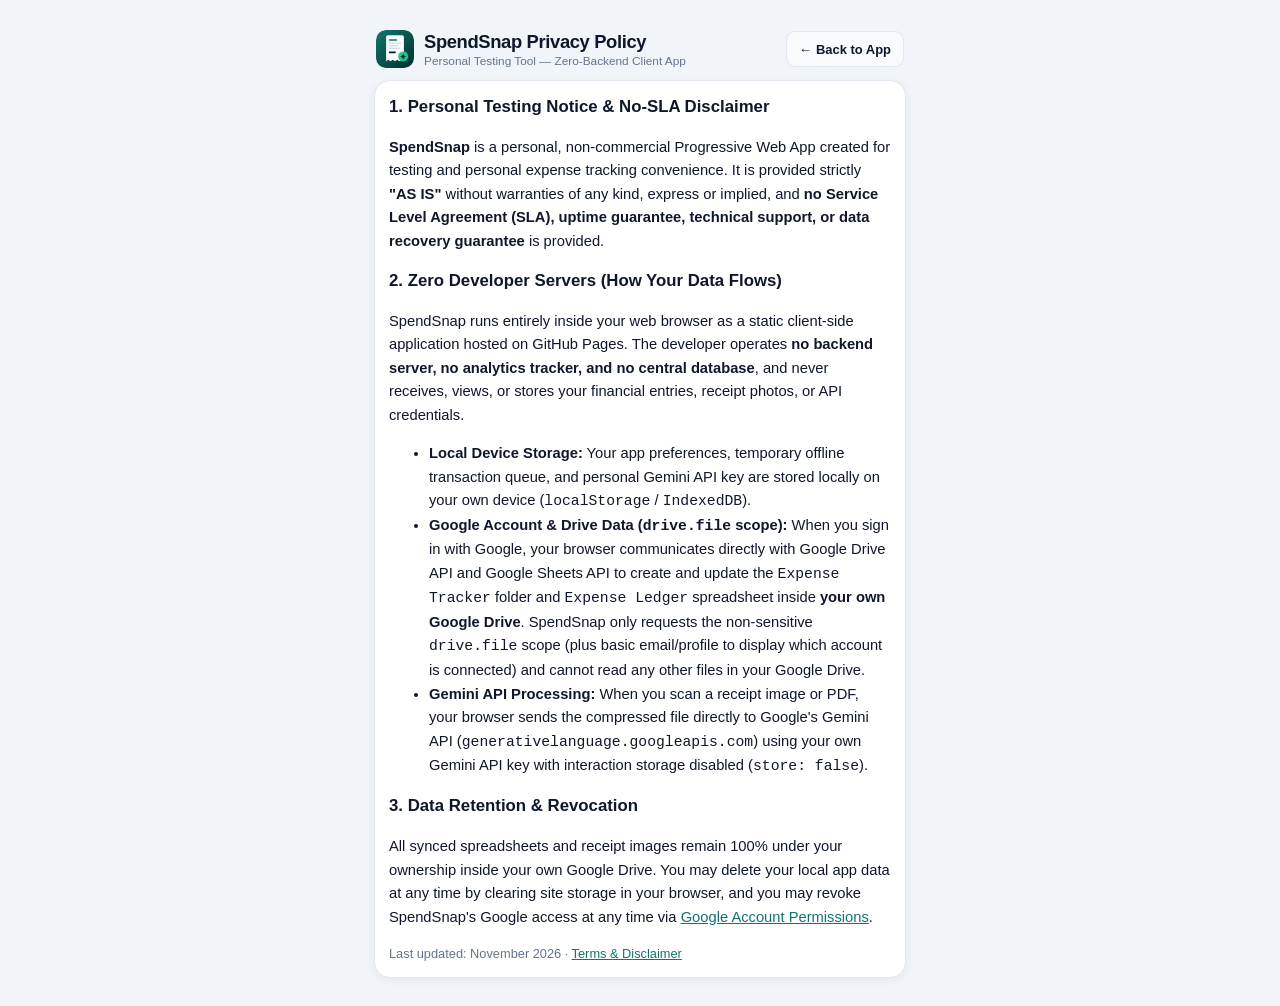
==== privacy.html @ 27cbda1d "Add 120x120 OAuth logo, privacy policy, and no-SLA terms pages" ====
<!DOCTYPE html>
<html lang="en">
<head>
  <meta charset="UTF-8" />
  <meta name="viewport" content="width=device-width, initial-scale=1.0" />
  <title>Privacy Policy &amp; Disclaimer — SpendSnap</title>
  <link rel="icon" type="image/svg+xml" href="./icons/icon.svg" />
  <link rel="stylesheet" href="./styles.css" />
</head>
<body>
  <div class="app-shell" style="padding-top: 24px;">
    <header class="topbar">
      <div class="brand">
        <img src="./icons/icon.svg" alt="SpendSnap Logo" class="brand-icon" />
        <div>
          <h1 class="brand-title">SpendSnap Privacy Policy</h1>
          <p class="brand-sub">Personal Testing Tool — Zero-Backend Client App</p>
        </div>
      </div>
      <a href="./index.html" class="btn-outline-sm">← Back to App</a>
    </header>

    <div class="card-section" style="line-height: 1.6; font-size: 0.92rem;">
      <h2 style="margin-top: 0; font-size: 1.05rem;">1. Personal Testing Notice &amp; No-SLA Disclaimer</h2>
      <p>
        <strong>SpendSnap</strong> is a personal, non-commercial Progressive Web App created for testing and personal expense tracking convenience.
        It is provided strictly <strong>"AS IS"</strong> without warranties of any kind, express or implied, and <strong>no Service Level Agreement (SLA), uptime guarantee, technical support, or data recovery guarantee</strong> is provided.
      </p>

      <h2 style="font-size: 1.05rem;">2. Zero Developer Servers (How Your Data Flows)</h2>
      <p>
        SpendSnap runs entirely inside your web browser as a static client-side application hosted on GitHub Pages.
        The developer operates <strong>no backend server, no analytics tracker, and no central database</strong>, and never receives, views, or stores your financial entries, receipt photos, or API credentials.
      </p>
      <ul>
        <li><strong>Local Device Storage:</strong> Your app preferences, temporary offline transaction queue, and personal Gemini API key are stored locally on your own device (<code>localStorage</code> / <code>IndexedDB</code>).</li>
        <li><strong>Google Account &amp; Drive Data (<code>drive.file</code> scope):</strong> When you sign in with Google, your browser communicates directly with Google Drive API and Google Sheets API to create and update the <code>Expense Tracker</code> folder and <code>Expense Ledger</code> spreadsheet inside <strong>your own Google Drive</strong>. SpendSnap only requests the non-sensitive <code>drive.file</code> scope (plus basic email/profile to display which account is connected) and cannot read any other files in your Google Drive.</li>
        <li><strong>Gemini API Processing:</strong> When you scan a receipt image or PDF, your browser sends the compressed file directly to Google's Gemini API (<code>generativelanguage.googleapis.com</code>) using your own Gemini API key with interaction storage disabled (<code>store: false</code>).</li>
      </ul>

      <h2 style="font-size: 1.05rem;">3. Data Retention &amp; Revocation</h2>
      <p>
        All synced spreadsheets and receipt images remain 100% under your ownership inside your own Google Drive. You may delete your local app data at any time by clearing site storage in your browser, and you may revoke SpendSnap's Google access at any time via <a href="https://myaccount.google.com/permissions" target="_blank" rel="noopener" style="color: var(--primary);">Google Account Permissions</a>.
      </p>

      <p style="color: var(--text-muted); font-size: 0.8rem; margin-bottom: 0;">
        Last updated: November 2026 &middot; <a href="./terms.html" style="color: var(--primary);">Terms &amp; Disclaimer</a>
      </p>
    </div>
  </div>
</body>
</html>
---- styles.css ----
:root {
  --bg: #f1f5f9;
  --surface: #ffffff;
  --surface-subtle: #f8fafc;
  --border: #e2e8f0;
  --text: #0f172a;
  --text-muted: #64748b;
  --primary: #0f766e;
  --primary-hover: #0d9488;
  --primary-soft: #ccfbf1;
  --primary-soft-text: #115e59;
  --accent: #10b981;
  --amber: #d97706;
  --amber-bg: #fef3c7;
  --danger: #dc2626;
  --shadow: 0 2px 10px rgba(15, 23, 42, 0.06);
  --radius: 16px;
  --radius-sm: 11px;
}

@media (prefers-color-scheme: dark) {
  :root {
    --bg: #090e17;
    --surface: #111827;
    --surface-subtle: #1e293b;
    --border: #263349;
    --text: #f8fafc;
    --text-muted: #94a3b8;
    --primary: #14b8a6;
    --primary-hover: #2dd4bf;
    --primary-soft: rgba(20, 184, 166, 0.18);
    --primary-soft-text: #5eead4;
    --accent: #34d399;
    --amber: #fbbf24;
    --amber-bg: rgba(251, 191, 36, 0.14);
    --danger: #f87171;
    --shadow: 0 4px 18px rgba(0, 0, 0, 0.35);
  }
}

*,
*::before,
*::after {
  box-sizing: border-box;
}

html,
body {
  margin: 0;
  padding: 0;
  background: var(--bg);
  color: var(--text);
  font-family: -apple-system, BlinkMacSystemFont, "Segoe UI", Roboto, Inter, sans-serif;
  -webkit-tap-highlight-color: transparent;
}

.sr-only {
  position: absolute;
  width: 1px;
  height: 1px;
  overflow: hidden;
  clip: rect(0, 0, 0, 0);
  white-space: nowrap;
}

.hidden {
  display: none !important;
}

.app-shell {
  max-width: 560px;
  margin: 0 auto;
  padding: calc(12px + env(safe-area-inset-top, 0px)) 14px calc(28px + env(safe-area-inset-bottom, 0px));
}

/* Top Header */
.topbar {
  display: flex;
  align-items: center;
  justify-content: space-between;
  gap: 8px;
  padding: 6px 2px 12px;
}

.brand {
  display: flex;
  align-items: center;
  gap: 10px;
  min-width: 0;
}

.brand-icon {
  width: 38px;
  height: 38px;
  border-radius: 10px;
  flex-shrink: 0;
}

.brand-title {
  margin: 0;
  font-size: 1.15rem;
  font-weight: 700;
  letter-spacing: -0.02em;
}

.brand-sub {
  margin: 1px 0 0;
  font-size: 0.74rem;
  color: var(--text-muted);
  white-space: nowrap;
  overflow: hidden;
  text-overflow: ellipsis;
}

.topbar-actions {
  display: flex;
  align-items: center;
  gap: 6px;
}

.icon-btn {
  display: inline-flex;
  align-items: center;
  justify-content: center;
  width: 38px;
  height: 38px;
  border-radius: 10px;
  border: 1px solid var(--border);
  background: var(--surface);
  color: var(--text);
  cursor: pointer;
  text-decoration: none;
}

.icon-btn:active {
  transform: scale(0.96);
}

/* Google Sync Status Pill */
.status-pill {
  display: inline-flex;
  align-items: center;
  gap: 6px;
  height: 36px;
  padding: 0 11px;
  border-radius: 999px;
  border: 1px solid var(--border);
  background: var(--surface);
  color: var(--text);
  font-size: 0.78rem;
  font-weight: 600;
  cursor: pointer;
  max-width: 165px;
  white-space: nowrap;
  overflow: hidden;
  text-overflow: ellipsis;
}

.status-dot {
  width: 8px;
  height: 8px;
  border-radius: 50%;
  flex-shrink: 0;
  background: var(--text-muted);
}

.status-connected .status-dot {
  background: #10b981;
  box-shadow: 0 0 0 3px rgba(16, 185, 129, 0.22);
}

.status-expired {
  border-color: var(--amber);
  background: var(--amber-bg);
}

.status-expired .status-dot {
  background: var(--amber);
}

/* Main Navigation Tabs */
.main-tabs {
  display: grid;
  grid-template-columns: 1fr 1fr;
  gap: 6px;
  padding: 4px;
  background: var(--surface);
  border: 1px solid var(--border);
  border-radius: 13px;
  margin-bottom: 12px;
}

.tab-btn {
  display: inline-flex;
  align-items: center;
  justify-content: center;
  gap: 6px;
  height: 40px;
  border: none;
  border-radius: 9px;
  background: transparent;
  color: var(--text-muted);
  font-size: 0.9rem;
  font-weight: 600;
  cursor: pointer;
}

.tab-btn.active {
  background: var(--primary);
  color: #ffffff;
}

@media (prefers-color-scheme: dark) {
  .tab-btn.active {
    color: #042f2e;
  }
}

.badge {
  display: inline-flex;
  align-items: center;
  justify-content: center;
  min-width: 20px;
  height: 20px;
  padding: 0 6px;
  border-radius: 999px;
  background: var(--amber);
  color: #0f172a;
  font-size: 0.72rem;
  font-weight: 700;
}

/* Install Banner */
.install-banner {
  display: flex;
  align-items: center;
  justify-content: space-between;
  gap: 10px;
  padding: 10px 14px;
  margin-bottom: 12px;
  border-radius: var(--radius-sm);
  background: var(--primary-soft);
  color: var(--primary-soft-text);
  font-size: 0.84rem;
}

/* 3 Capture Mode Buttons */
.capture-grid {
  display: grid;
  grid-template-columns: repeat(3, 1fr);
  gap: 9px;
  margin-bottom: 12px;
}

.capture-card {
  display: flex;
  flex-direction: column;
  align-items: center;
  justify-content: center;
  gap: 4px;
  padding: 13px 8px;
  border-radius: var(--radius);
  border: 1.5px solid var(--border);
  background: var(--surface);
  color: var(--text);
  cursor: pointer;
  box-shadow: var(--shadow);
  transition: transform 0.1s ease, border-color 0.15s ease;
}

.capture-card:active {
  transform: scale(0.97);
}

.capture-primary {
  background: linear-gradient(145deg, #0f766e, #065f46);
  border-color: transparent;
  color: #ffffff;
}

.capture-title {
  font-size: 0.86rem;
  font-weight: 700;
  margin-top: 2px;
}

.capture-sub {
  font-size: 0.7rem;
  opacity: 0.8;
}

/* Receipt Preview & Gemini Status Strip */
.receipt-strip {
  padding: 12px;
  margin-bottom: 12px;
  border-radius: var(--radius);
  border: 1.5px solid var(--primary);
  background: var(--surface);
  box-shadow: var(--shadow);
}

.receipt-strip.scanning {
  animation: pulseBorder 1.3s infinite ease-in-out;
}

@keyframes pulseBorder {
  0%, 100% {
    border-color: var(--primary);
  }
  50% {
    border-color: var(--amber);
  }
}

.receipt-preview-row {
  display: flex;
  align-items: center;
  gap: 12px;
}

.receipt-thumb-wrap {
  width: 64px;
  height: 76px;
  border-radius: 10px;
  overflow: hidden;
  border: 1px solid var(--border);
  background: var(--surface-subtle);
  display: flex;
  align-items: center;
  justify-content: center;
  flex-shrink: 0;
  cursor: pointer;
}

.receipt-thumb {
  width: 100%;
  height: 100%;
  object-fit: cover;
}

.receipt-pdf-badge {
  font-weight: 800;
  font-size: 0.95rem;
  color: var(--primary);
}

.receipt-meta {
  flex: 1;
  min-width: 0;
}

.gemini-status {
  font-size: 0.86rem;
  font-weight: 700;
  color: var(--primary);
  margin-bottom: 2px;
}

.receipt-file-info {
  font-size: 0.75rem;
  color: var(--text-muted);
  margin-bottom: 6px;
  white-space: nowrap;
  overflow: hidden;
  text-overflow: ellipsis;
}

.receipt-actions {
  display: flex;
  gap: 8px;
  flex-wrap: wrap;
}

.btn-ghost-sm {
  padding: 4px 9px;
  border-radius: 7px;
  border: 1px solid var(--border);
  background: var(--surface-subtle);
  color: var(--text);
  font-size: 0.76rem;
  font-weight: 600;
  cursor: pointer;
}

.danger-text {
  color: var(--danger);
}

/* Form Cards */
.expense-form {
  display: flex;
  flex-direction: column;
  gap: 11px;
}

.card-section {
  background: var(--surface);
  border: 1px solid var(--border);
  border-radius: var(--radius);
  padding: 13px 14px;
  box-shadow: var(--shadow);
}

.field-label {
  display: block;
  font-size: 0.78rem;
  font-weight: 700;
  text-transform: uppercase;
  letter-spacing: 0.04em;
  color: var(--text-muted);
  margin-bottom: 7px;
}

.optional-tag {
  font-weight: 500;
  text-transform: none;
  letter-spacing: 0;
}

/* Hero Amount Input */
.amount-header {
  display: flex;
  align-items: center;
  justify-content: space-between;
}

.myr-eq-badge {
  font-size: 0.82rem;
  font-weight: 700;
  padding: 2px 8px;
  border-radius: 999px;
  background: var(--primary-soft);
  color: var(--primary-soft-text);
}

.amount-input-row {
  display: flex;
  align-items: center;
  gap: 10px;
}

.currency-select {
  height: 50px;
  padding: 0 10px;
  border-radius: var(--radius-sm);
  border: 1.5px solid var(--border);
  background: var(--surface-subtle);
  color: var(--text);
  font-size: 0.98rem;
  font-weight: 700;
}

.amount-input {
  flex: 1;
  min-width: 0;
  height: 50px;
  padding: 0 12px;
  border-radius: var(--radius-sm);
  border: 1.5px solid var(--border);
  background: var(--surface-subtle);
  color: var(--text);
  font-size: 1.65rem;
  font-weight: 800;
  letter-spacing: -0.02em;
}

.amount-input:focus,
.text-input:focus,
.currency-select:focus {
  outline: none;
  border-color: var(--primary);
}

/* FX Strip */
.fx-strip {
  margin-top: 10px;
  padding-top: 10px;
  border-top: 1px dashed var(--border);
}

.fx-row {
  display: flex;
  align-items: center;
  justify-content: space-between;
  gap: 10px;
  font-size: 0.85rem;
}

.fx-rate-input {
  width: 115px;
  height: 36px;
  padding: 0 8px;
  border-radius: 8px;
  border: 1px solid var(--border);
  background: var(--surface-subtle);
  color: var(--text);
  font-size: 0.95rem;
  font-weight: 600;
  text-align: right;
}

.fx-hint {
  margin: 5px 0 0;
  font-size: 0.74rem;
  color: var(--text-muted);
}

/* Date & Description */
.two-col-fields {
  display: grid;
  grid-template-columns: 142px 1fr;
  gap: 10px;
}

@media (max-width: 420px) {
  .two-col-fields {
    grid-template-columns: 1fr;
  }
}

.text-input {
  width: 100%;
  min-height: 44px;
  padding: 9px 11px;
  border-radius: var(--radius-sm);
  border: 1.5px solid var(--border);
  background: var(--surface-subtle);
  color: var(--text);
  font-size: 1rem; /* >=16px prevents mobile auto-zoom */
  font-family: inherit;
}

/* Tactile Chips for Category & Payment Method */
.chip-grid {
  display: flex;
  flex-wrap: wrap;
  gap: 7px;
}

.chip {
  min-height: 40px;
  padding: 7px 13px;
  border-radius: 999px;
  border: 1.5px solid var(--border);
  background: var(--surface-subtle);
  color: var(--text);
  font-size: 0.87rem;
  font-weight: 600;
  cursor: pointer;
  transition: all 0.12s ease;
}

.chip:active {
  transform: scale(0.96);
}

.chip.selected {
  background: var(--primary);
  border-color: var(--primary);
  color: #ffffff;
}

@media (prefers-color-scheme: dark) {
  .chip.selected {
    color: #042f2e;
  }
}

.section-label-row {
  display: flex;
  align-items: center;
  justify-content: space-between;
  gap: 8px;
}

.selected-pill-hint {
  font-size: 0.78rem;
  font-weight: 700;
  color: var(--primary);
  margin-bottom: 7px;
}

.cards-drawer-toggle {
  display: flex;
  align-items: center;
  justify-content: space-between;
  width: 100%;
  margin-top: 9px;
  padding: 9px 12px;
  border-radius: 10px;
  border: 1px dashed var(--border);
  background: var(--surface-subtle);
  color: var(--text);
  font-size: 0.84rem;
  font-weight: 600;
  cursor: pointer;
}

.cards-grid {
  margin-top: 9px;
  display: grid;
  grid-template-columns: repeat(2, 1fr);
  gap: 7px;
}

.cards-grid .chip {
  border-radius: 10px;
  text-align: left;
  padding: 8px 11px;
  font-size: 0.82rem;
  line-height: 1.25;
}

/* Primary Save Button */
.btn-submit {
  width: 100%;
  height: 54px;
  border: none;
  border-radius: var(--radius);
  background: linear-gradient(135deg, #0f766e, #059669);
  color: #ffffff;
  font-size: 1.05rem;
  font-weight: 700;
  letter-spacing: 0.01em;
  cursor: pointer;
  box-shadow: 0 4px 14px rgba(15, 118, 110, 0.35);
}

.btn-submit:disabled {
  opacity: 0.6;
  cursor: wait;
}

.btn-submit:active:not(:disabled) {
  transform: scale(0.99);
}

/* History & Summary Tab */
.pending-card {
  display: flex;
  align-items: center;
  justify-content: space-between;
  gap: 12px;
  padding: 12px 14px;
  margin-bottom: 12px;
  border-radius: var(--radius);
  border: 1.5px solid var(--amber);
  background: var(--amber-bg);
}

.pending-sub {
  margin: 3px 0 0;
  font-size: 0.78rem;
  color: var(--text-muted);
}

.summary-card {
  margin-bottom: 12px;
}

.summary-top {
  display: flex;
  align-items: flex-end;
  justify-content: space-between;
  gap: 12px;
  margin-bottom: 14px;
}

.month-select {
  height: 40px;
  padding: 0 10px;
  border-radius: 9px;
  border: 1.5px solid var(--border);
  background: var(--surface-subtle);
  color: var(--text);
  font-size: 0.95rem;
  font-weight: 700;
}

.summary-total-box {
  text-align: right;
}

.summary-big-total {
  font-size: 1.5rem;
  font-weight: 800;
  color: var(--primary);
}

.breakdown-bars {
  display: flex;
  flex-direction: column;
  gap: 8px;
  margin-bottom: 14px;
}

.bar-row {
  display: flex;
  flex-direction: column;
  gap: 3px;
}

.bar-meta {
  display: flex;
  justify-content: space-between;
  font-size: 0.8rem;
  font-weight: 600;
}

.bar-track {
  height: 7px;
  border-radius: 999px;
  background: var(--surface-subtle);
  overflow: hidden;
}

.bar-fill {
  height: 100%;
  border-radius: 999px;
  background: var(--primary);
}

.summary-actions {
  display: flex;
  gap: 8px;
  flex-wrap: wrap;
}

.section-heading {
  margin: 0 0 10px;
  font-size: 0.95rem;
  font-weight: 700;
}

.history-list {
  display: flex;
  flex-direction: column;
  gap: 9px;
}

.txn-item {
  display: flex;
  align-items: flex-start;
  justify-content: space-between;
  gap: 10px;
  padding: 10px 11px;
  border-radius: var(--radius-sm);
  border: 1px solid var(--border);
  background: var(--surface-subtle);
}

.txn-left {
  min-width: 0;
  flex: 1;
}

.txn-desc {
  font-size: 0.92rem;
  font-weight: 700;
  margin-bottom: 3px;
}

.txn-tags {
  display: flex;
  flex-wrap: wrap;
  gap: 5px;
  font-size: 0.73rem;
  color: var(--text-muted);
}

.txn-tag {
  padding: 1px 7px;
  border-radius: 999px;
  background: var(--surface);
  border: 1px solid var(--border);
}

.txn-tag.pending {
  border-color: var(--amber);
  color: var(--amber);
}

.txn-right {
  text-align: right;
  flex-shrink: 0;
}

.txn-amount {
  font-size: 0.98rem;
  font-weight: 800;
}

.txn-link {
  display: inline-block;
  margin-top: 4px;
  font-size: 0.74rem;
  color: var(--primary);
  text-decoration: none;
  font-weight: 600;
}

.txn-delete-btn {
  margin-top: 4px;
  padding: 2px 6px;
  border: none;
  background: transparent;
  color: var(--danger);
  font-size: 0.73rem;
  cursor: pointer;
}

.empty-state {
  padding: 22px 10px;
  text-align: center;
  color: var(--text-muted);
  font-size: 0.88rem;
}

/* Buttons */
.btn-small,
.btn-primary-sm {
  height: 38px;
  padding: 0 14px;
  border: none;
  border-radius: 9px;
  background: var(--primary);
  color: #ffffff;
  font-size: 0.84rem;
  font-weight: 700;
  cursor: pointer;
  white-space: nowrap;
}

@media (prefers-color-scheme: dark) {
  .btn-small,
  .btn-primary-sm {
    color: #042f2e;
  }
}

.btn-outline-sm {
  display: inline-flex;
  align-items: center;
  justify-content: center;
  height: 36px;
  padding: 0 12px;
  border-radius: 9px;
  border: 1px solid var(--border);
  background: var(--surface-subtle);
  color: var(--text);
  font-size: 0.81rem;
  font-weight: 600;
  cursor: pointer;
  text-decoration: none;
}

/* Modals */
.modal-backdrop {
  position: fixed;
  inset: 0;
  z-index: 100;
  background: rgba(2, 6, 23, 0.68);
  backdrop-filter: blur(3px);
  display: flex;
  align-items: flex-end;
  justify-content: center;
}

@media (min-width: 600px) {
  .modal-backdrop {
    align-items: center;
    padding: 16px;
  }
}

.modal-sheet {
  width: 100%;
  max-width: 560px;
  max-height: 90vh;
  background: var(--surface);
  border-radius: 20px 20px 0 0;
  display: flex;
  flex-direction: column;
  overflow: hidden;
}

@media (min-width: 600px) {
  .modal-sheet {
    border-radius: 20px;
  }
}

.modal-header {
  display: flex;
  align-items: center;
  justify-content: space-between;
  padding: 14px 16px;
  border-bottom: 1px solid var(--border);
}

.modal-header h2 {
  margin: 0;
  font-size: 1.05rem;
}

.modal-body {
  padding: 14px 16px;
  overflow-y: auto;
  display: flex;
  flex-direction: column;
  gap: 16px;
}

.modal-footer {
  display: flex;
  justify-content: space-between;
  gap: 10px;
  padding: 12px 16px calc(12px + env(safe-area-inset-bottom, 0px));
  border-top: 1px solid var(--border);
  background: var(--surface);
}

.settings-block {
  padding-bottom: 14px;
  border-bottom: 1px solid var(--border);
}

.settings-block:last-child {
  border-bottom: none;
  padding-bottom: 0;
}

.settings-block h3 {
  margin: 0 0 4px;
  font-size: 0.94rem;
}

.settings-help {
  margin: 0 0 9px;
  font-size: 0.79rem;
  line-height: 1.45;
  color: var(--text-muted);
}

.settings-help a {
  color: var(--primary);
  font-weight: 600;
}

.input-with-btn {
  display: flex;
  gap: 8px;
}

.mt-sm {
  margin-top: 10px;
}

.settings-btn-row {
  display: flex;
  flex-wrap: wrap;
  gap: 8px;
}

.settings-connected-note {
  margin: 8px 0 0;
  font-size: 0.8rem;
  color: var(--primary);
  font-weight: 600;
}

.mono-textarea {
  font-family: ui-monospace, SFMono-Regular, Menlo, Consolas, monospace;
  font-size: 0.84rem;
  line-height: 1.45;
}

/* Lightbox */
.lightbox-box {
  display: flex;
  flex-direction: column;
  align-items: center;
  gap: 12px;
  padding: 16px;
  max-width: 96vw;
  max-height: 92vh;
}

.lightbox-img {
  max-width: 100%;
  max-height: 80vh;
  border-radius: 12px;
  object-fit: contain;
}

/* Toast */
.toast {
  position: fixed;
  left: 50%;
  bottom: calc(20px + env(safe-area-inset-bottom, 0px));
  transform: translateX(-50%);
  z-index: 200;
  max-width: 92vw;
  padding: 11px 16px;
  border-radius: 12px;
  background: #0f172a;
  color: #f8fafc;
  font-size: 0.86rem;
  font-weight: 600;
  box-shadow: 0 8px 24px rgba(0, 0, 0, 0.35);
}

@media (prefers-color-scheme: dark) {
  .toast {
    background: #f8fafc;
    color: #0f172a;
  }
}
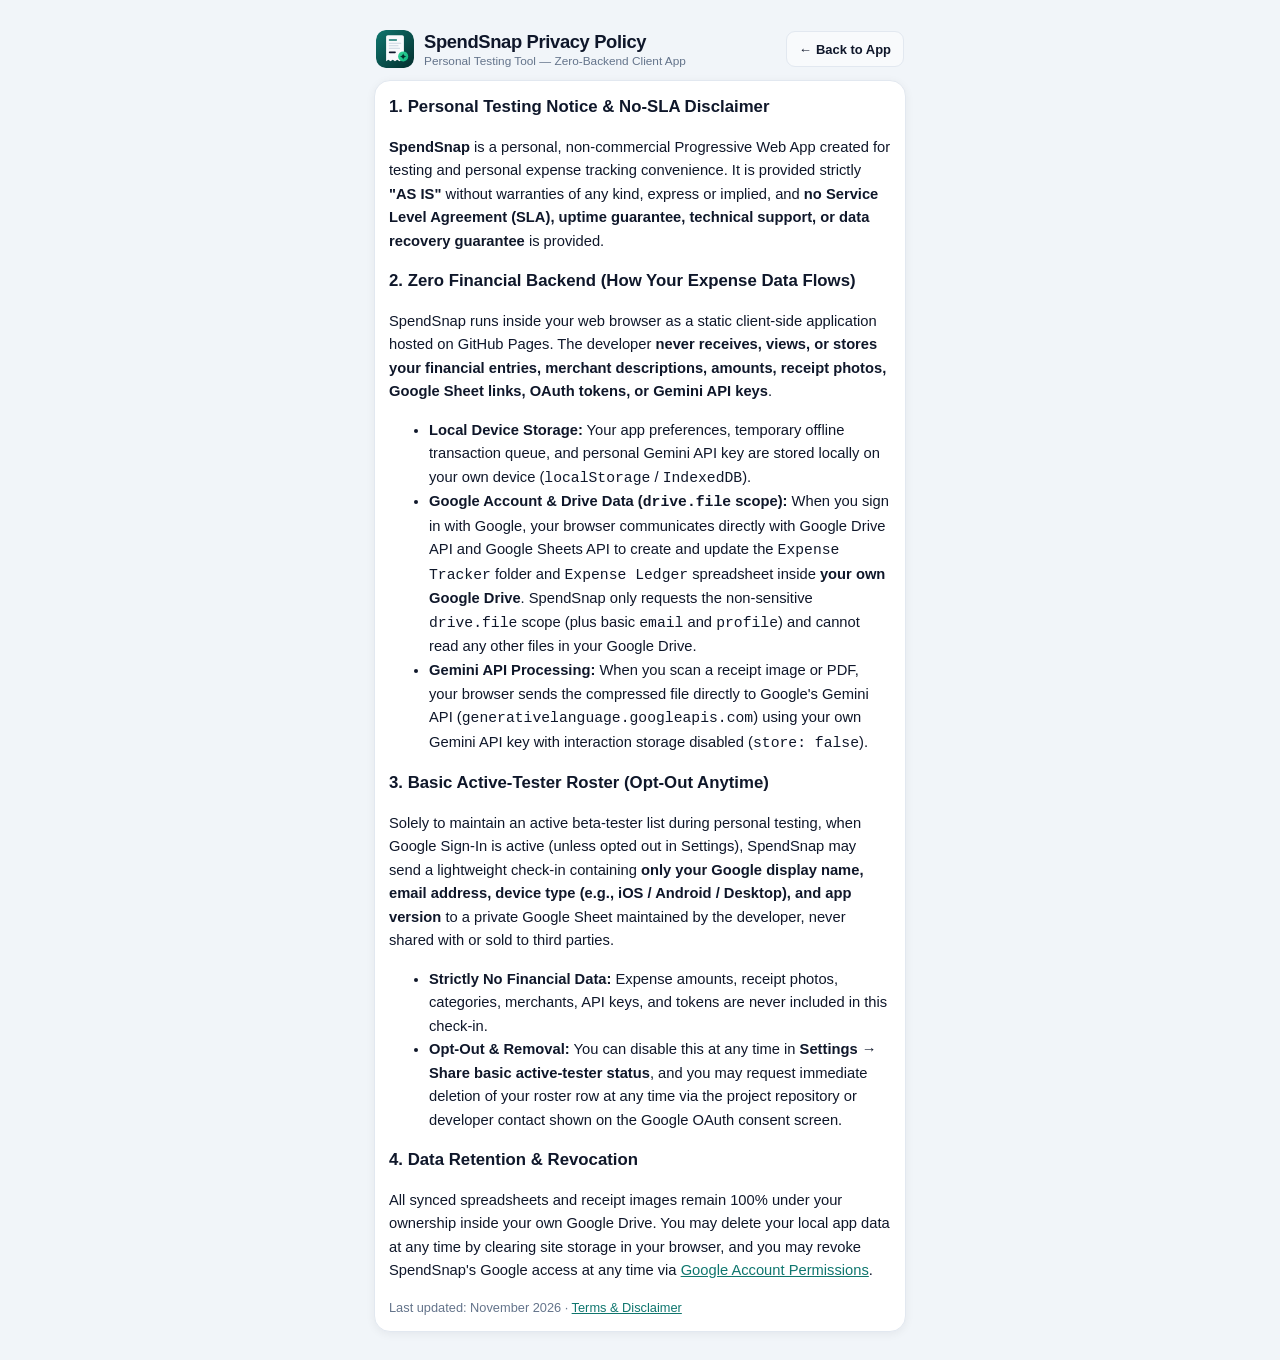
==== commit b2affa5c: "feat(roster): add opt-out active-tester check-in and update privacy disclosure" ====
--- a/privacy.html
+++ b/privacy.html
@@ -27,18 +27,27 @@
         It is provided strictly <strong>"AS IS"</strong> without warranties of any kind, express or implied, and <strong>no Service Level Agreement (SLA), uptime guarantee, technical support, or data recovery guarantee</strong> is provided.
       </p>
 
-      <h2 style="font-size: 1.05rem;">2. Zero Developer Servers (How Your Data Flows)</h2>
+      <h2 style="font-size: 1.05rem;">2. Zero Financial Backend (How Your Expense Data Flows)</h2>
       <p>
-        SpendSnap runs entirely inside your web browser as a static client-side application hosted on GitHub Pages.
-        The developer operates <strong>no backend server, no analytics tracker, and no central database</strong>, and never receives, views, or stores your financial entries, receipt photos, or API credentials.
+        SpendSnap runs inside your web browser as a static client-side application hosted on GitHub Pages.
+        The developer <strong>never receives, views, or stores your financial entries, merchant descriptions, amounts, receipt photos, Google Sheet links, OAuth tokens, or Gemini API keys</strong>.
       </p>
       <ul>
         <li><strong>Local Device Storage:</strong> Your app preferences, temporary offline transaction queue, and personal Gemini API key are stored locally on your own device (<code>localStorage</code> / <code>IndexedDB</code>).</li>
-        <li><strong>Google Account &amp; Drive Data (<code>drive.file</code> scope):</strong> When you sign in with Google, your browser communicates directly with Google Drive API and Google Sheets API to create and update the <code>Expense Tracker</code> folder and <code>Expense Ledger</code> spreadsheet inside <strong>your own Google Drive</strong>. SpendSnap only requests the non-sensitive <code>drive.file</code> scope (plus basic email/profile to display which account is connected) and cannot read any other files in your Google Drive.</li>
+        <li><strong>Google Account &amp; Drive Data (<code>drive.file</code> scope):</strong> When you sign in with Google, your browser communicates directly with Google Drive API and Google Sheets API to create and update the <code>Expense Tracker</code> folder and <code>Expense Ledger</code> spreadsheet inside <strong>your own Google Drive</strong>. SpendSnap only requests the non-sensitive <code>drive.file</code> scope (plus basic <code>email</code> and <code>profile</code>) and cannot read any other files in your Google Drive.</li>
         <li><strong>Gemini API Processing:</strong> When you scan a receipt image or PDF, your browser sends the compressed file directly to Google's Gemini API (<code>generativelanguage.googleapis.com</code>) using your own Gemini API key with interaction storage disabled (<code>store: false</code>).</li>
       </ul>
 
-      <h2 style="font-size: 1.05rem;">3. Data Retention &amp; Revocation</h2>
+      <h2 style="font-size: 1.05rem;">3. Basic Active-Tester Roster (Opt-Out Anytime)</h2>
+      <p>
+        Solely to maintain an active beta-tester list during personal testing, when Google Sign-In is active (unless opted out in Settings), SpendSnap may send a lightweight check-in containing <strong>only your Google display name, email address, device type (e.g., iOS / Android / Desktop), and app version</strong> to a private Google Sheet maintained by the developer, never shared with or sold to third parties.
+      </p>
+      <ul>
+        <li><strong>Strictly No Financial Data:</strong> Expense amounts, receipt photos, categories, merchants, API keys, and tokens are never included in this check-in.</li>
+        <li><strong>Opt-Out &amp; Removal:</strong> You can disable this at any time in <strong>Settings → Share basic active-tester status</strong>, and you may request immediate deletion of your roster row at any time via the project repository or developer contact shown on the Google OAuth consent screen.</li>
+      </ul>
+
+      <h2 style="font-size: 1.05rem;">4. Data Retention &amp; Revocation</h2>
       <p>
         All synced spreadsheets and receipt images remain 100% under your ownership inside your own Google Drive. You may delete your local app data at any time by clearing site storage in your browser, and you may revoke SpendSnap's Google access at any time via <a href="https://myaccount.google.com/permissions" target="_blank" rel="noopener" style="color: var(--primary);">Google Account Permissions</a>.
       </p>
--- a/styles.css
+++ b/styles.css
@@ -136,11 +136,11 @@
   transform: scale(0.96);
 }
 
-/* Google Sync Status Pill */
+/* Google Sync Status & Settings Pill */
 .status-pill {
   display: inline-flex;
   align-items: center;
-  gap: 6px;
+  gap: 7px;
   height: 36px;
   padding: 0 11px;
   border-radius: 999px;
@@ -150,10 +150,20 @@
   font-size: 0.78rem;
   font-weight: 600;
   cursor: pointer;
-  max-width: 165px;
+  max-width: 190px;
+  flex-shrink: 0;
+}
+
+.status-pill-label {
   white-space: nowrap;
   overflow: hidden;
   text-overflow: ellipsis;
+  min-width: 0;
+}
+
+.status-gear {
+  flex-shrink: 0;
+  opacity: 0.72;
 }
 
 .status-dot {
@@ -181,8 +191,8 @@
 /* Main Navigation Tabs */
 .main-tabs {
   display: grid;
-  grid-template-columns: 1fr 1fr;
-  gap: 6px;
+  grid-template-columns: repeat(3, 1fr);
+  gap: 5px;
   padding: 4px;
   background: var(--surface);
   border: 1px solid var(--border);
@@ -194,15 +204,17 @@
   display: inline-flex;
   align-items: center;
   justify-content: center;
-  gap: 6px;
+  gap: 5px;
   height: 40px;
+  padding: 0 6px;
   border: none;
   border-radius: 9px;
   background: transparent;
   color: var(--text-muted);
-  font-size: 0.9rem;
+  font-size: 0.85rem;
   font-weight: 600;
   cursor: pointer;
+  white-space: nowrap;
 }
 
 .tab-btn.active {
@@ -539,13 +551,16 @@
 
 .chip {
   min-height: 40px;
-  padding: 7px 13px;
+  max-width: 100%;
+  padding: 7px 12px;
   border-radius: 999px;
   border: 1.5px solid var(--border);
   background: var(--surface-subtle);
   color: var(--text);
-  font-size: 0.87rem;
-  font-weight: 600;
+  font-size: 0.84rem;
+  font-weight: 600;
+  text-align: left;
+  line-height: 1.25;
   cursor: pointer;
   transition: all 0.12s ease;
 }
@@ -633,6 +648,157 @@
 
 .btn-submit:active:not(:disabled) {
   transform: scale(0.99);
+}
+
+/* A4 Multi-Receipt Batch Tab */
+.batch-capture-grid {
+  display: grid;
+  grid-template-columns: repeat(2, 1fr);
+  gap: 9px;
+  margin-bottom: 10px;
+}
+
+.batch-hint-banner {
+  margin: 0 0 12px;
+  padding: 9px 12px;
+  border-radius: var(--radius-sm);
+  background: var(--surface);
+  border: 1px dashed var(--border);
+  font-size: 0.78rem;
+  line-height: 1.45;
+  color: var(--text-muted);
+}
+
+.batch-default-bar {
+  margin-bottom: 12px;
+  padding: 11px 13px;
+}
+
+.batch-default-row {
+  display: flex;
+  align-items: center;
+  justify-content: space-between;
+  gap: 10px;
+  flex-wrap: wrap;
+}
+
+.batch-default-controls {
+  display: flex;
+  align-items: center;
+  gap: 7px;
+  flex: 1;
+  min-width: 210px;
+}
+
+.batch-select {
+  height: 40px;
+  padding: 0 9px;
+  border-radius: 9px;
+  border: 1.5px solid var(--border);
+  background: var(--surface-subtle);
+  color: var(--text);
+  font-size: 0.92rem;
+  font-weight: 600;
+  width: 100%;
+  min-width: 0;
+}
+
+.batch-items-list {
+  display: flex;
+  flex-direction: column;
+  gap: 10px;
+  margin-bottom: 14px;
+}
+
+.batch-item-card {
+  background: var(--surface);
+  border: 1.5px solid var(--border);
+  border-left: 4px solid var(--primary);
+  border-radius: var(--radius);
+  padding: 12px 13px;
+  box-shadow: var(--shadow);
+  display: flex;
+  flex-direction: column;
+  gap: 8px;
+}
+
+.batch-item-header {
+  display: flex;
+  align-items: center;
+  justify-content: space-between;
+  gap: 8px;
+}
+
+.batch-item-badges {
+  display: flex;
+  align-items: center;
+  gap: 6px;
+  flex-wrap: wrap;
+}
+
+.batch-pos-badge {
+  font-size: 0.75rem;
+  font-weight: 700;
+  padding: 3px 9px;
+  border-radius: 999px;
+  background: var(--primary-soft);
+  color: var(--primary-soft-text);
+}
+
+.batch-fx-badge {
+  font-size: 0.74rem;
+  font-weight: 700;
+  color: var(--primary);
+}
+
+.batch-grid-top {
+  display: grid;
+  grid-template-columns: 138px 86px 1fr;
+  gap: 7px;
+}
+
+@media (max-width: 410px) {
+  .batch-grid-top {
+    grid-template-columns: 1fr 1fr;
+  }
+  .batch-grid-top .batch-date-input {
+    grid-column: 1 / -1;
+  }
+}
+
+.batch-grid-two {
+  display: grid;
+  grid-template-columns: 1.3fr 1fr;
+  gap: 7px;
+}
+
+@media (max-width: 440px) {
+  .batch-grid-two {
+    grid-template-columns: 1fr;
+  }
+}
+
+.batch-input {
+  width: 100%;
+  min-width: 0;
+  height: 40px;
+  padding: 6px 10px;
+  border-radius: 9px;
+  border: 1.5px solid var(--border);
+  background: var(--surface-subtle);
+  color: var(--text);
+  font-size: 1rem;
+  font-family: inherit;
+}
+
+.batch-amount-input {
+  font-weight: 700;
+}
+
+.batch-input:focus,
+.batch-select:focus {
+  outline: none;
+  border-color: var(--primary);
 }
 
 /* History & Summary Tab */
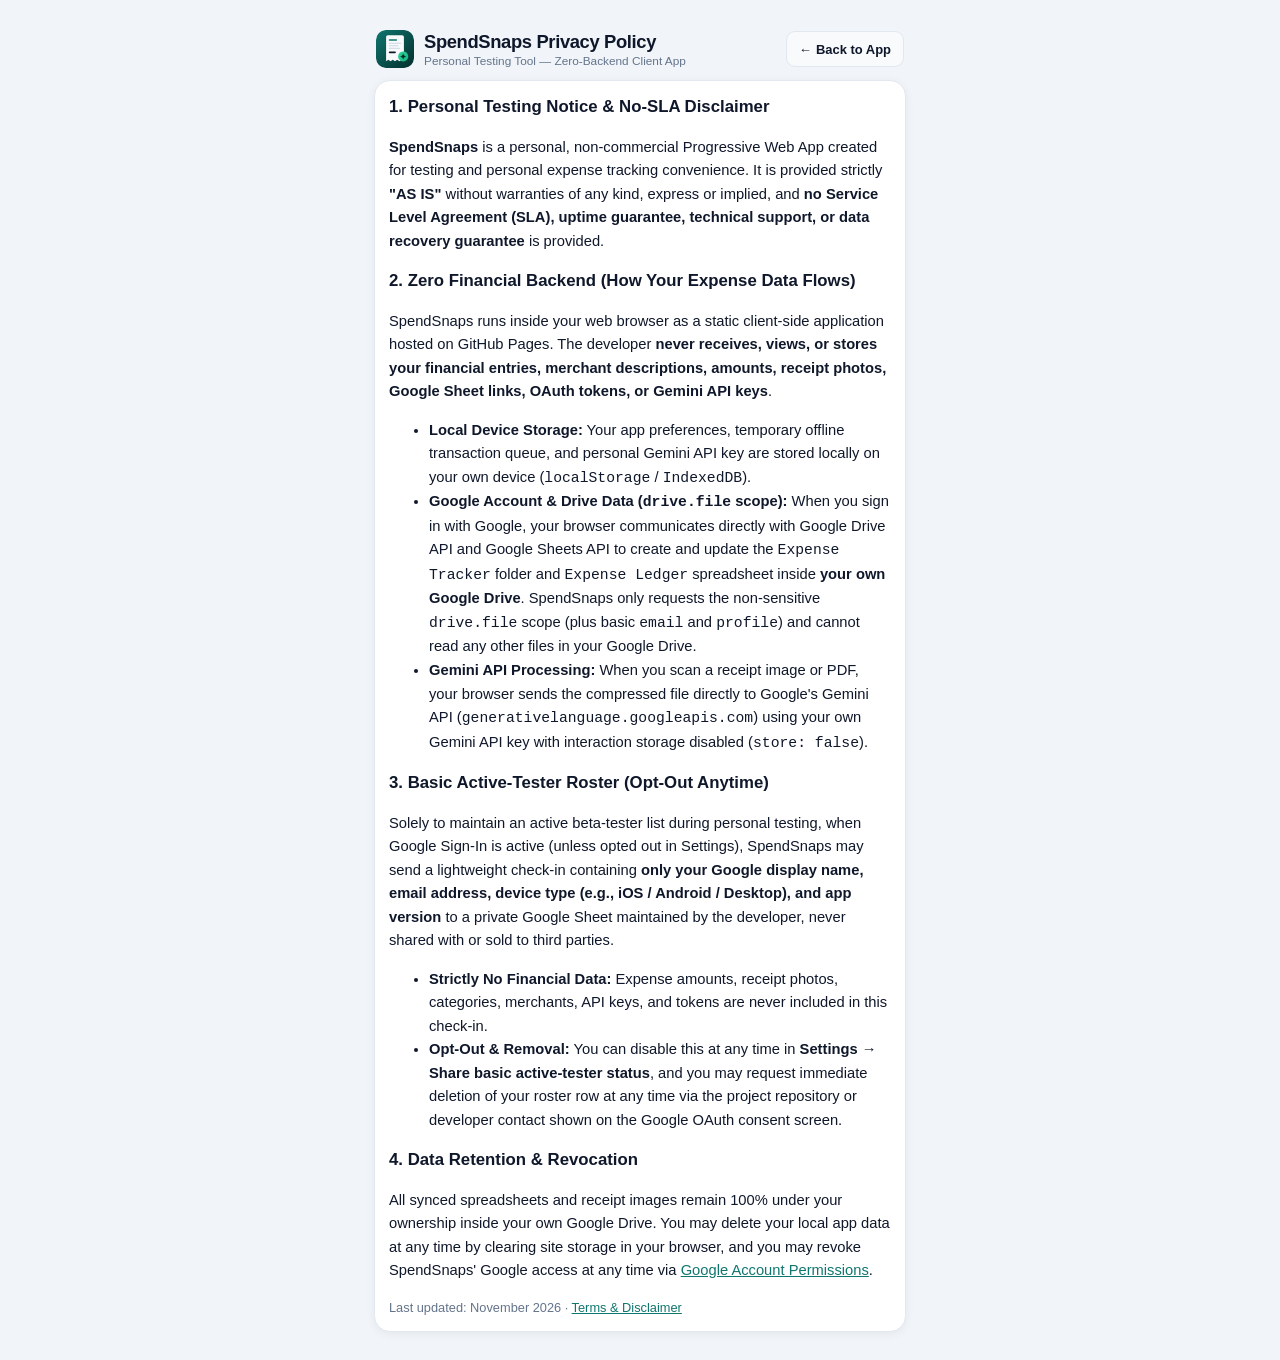
==== commit 91e2cbd5: "chore(brand): rename app branding from SpendSnap to SpendSnaps (v12)" ====
--- a/privacy.html
+++ b/privacy.html
@@ -3,7 +3,7 @@
 <head>
   <meta charset="UTF-8" />
   <meta name="viewport" content="width=device-width, initial-scale=1.0" />
-  <title>Privacy Policy &amp; Disclaimer — SpendSnap</title>
+  <title>Privacy Policy &amp; Disclaimer — SpendSnaps</title>
   <link rel="icon" type="image/svg+xml" href="./icons/icon.svg" />
   <link rel="stylesheet" href="./styles.css" />
 </head>
@@ -11,9 +11,9 @@
   <div class="app-shell" style="padding-top: 24px;">
     <header class="topbar">
       <div class="brand">
-        <img src="./icons/icon.svg" alt="SpendSnap Logo" class="brand-icon" />
+        <img src="./icons/icon.svg" alt="SpendSnaps Logo" class="brand-icon" />
         <div>
-          <h1 class="brand-title">SpendSnap Privacy Policy</h1>
+          <h1 class="brand-title">SpendSnaps Privacy Policy</h1>
           <p class="brand-sub">Personal Testing Tool — Zero-Backend Client App</p>
         </div>
       </div>
@@ -23,24 +23,24 @@
     <div class="card-section" style="line-height: 1.6; font-size: 0.92rem;">
       <h2 style="margin-top: 0; font-size: 1.05rem;">1. Personal Testing Notice &amp; No-SLA Disclaimer</h2>
       <p>
-        <strong>SpendSnap</strong> is a personal, non-commercial Progressive Web App created for testing and personal expense tracking convenience.
+        <strong>SpendSnaps</strong> is a personal, non-commercial Progressive Web App created for testing and personal expense tracking convenience.
         It is provided strictly <strong>"AS IS"</strong> without warranties of any kind, express or implied, and <strong>no Service Level Agreement (SLA), uptime guarantee, technical support, or data recovery guarantee</strong> is provided.
       </p>
 
       <h2 style="font-size: 1.05rem;">2. Zero Financial Backend (How Your Expense Data Flows)</h2>
       <p>
-        SpendSnap runs inside your web browser as a static client-side application hosted on GitHub Pages.
+        SpendSnaps runs inside your web browser as a static client-side application hosted on GitHub Pages.
         The developer <strong>never receives, views, or stores your financial entries, merchant descriptions, amounts, receipt photos, Google Sheet links, OAuth tokens, or Gemini API keys</strong>.
       </p>
       <ul>
         <li><strong>Local Device Storage:</strong> Your app preferences, temporary offline transaction queue, and personal Gemini API key are stored locally on your own device (<code>localStorage</code> / <code>IndexedDB</code>).</li>
-        <li><strong>Google Account &amp; Drive Data (<code>drive.file</code> scope):</strong> When you sign in with Google, your browser communicates directly with Google Drive API and Google Sheets API to create and update the <code>Expense Tracker</code> folder and <code>Expense Ledger</code> spreadsheet inside <strong>your own Google Drive</strong>. SpendSnap only requests the non-sensitive <code>drive.file</code> scope (plus basic <code>email</code> and <code>profile</code>) and cannot read any other files in your Google Drive.</li>
+        <li><strong>Google Account &amp; Drive Data (<code>drive.file</code> scope):</strong> When you sign in with Google, your browser communicates directly with Google Drive API and Google Sheets API to create and update the <code>Expense Tracker</code> folder and <code>Expense Ledger</code> spreadsheet inside <strong>your own Google Drive</strong>. SpendSnaps only requests the non-sensitive <code>drive.file</code> scope (plus basic <code>email</code> and <code>profile</code>) and cannot read any other files in your Google Drive.</li>
         <li><strong>Gemini API Processing:</strong> When you scan a receipt image or PDF, your browser sends the compressed file directly to Google's Gemini API (<code>generativelanguage.googleapis.com</code>) using your own Gemini API key with interaction storage disabled (<code>store: false</code>).</li>
       </ul>
 
       <h2 style="font-size: 1.05rem;">3. Basic Active-Tester Roster (Opt-Out Anytime)</h2>
       <p>
-        Solely to maintain an active beta-tester list during personal testing, when Google Sign-In is active (unless opted out in Settings), SpendSnap may send a lightweight check-in containing <strong>only your Google display name, email address, device type (e.g., iOS / Android / Desktop), and app version</strong> to a private Google Sheet maintained by the developer, never shared with or sold to third parties.
+        Solely to maintain an active beta-tester list during personal testing, when Google Sign-In is active (unless opted out in Settings), SpendSnaps may send a lightweight check-in containing <strong>only your Google display name, email address, device type (e.g., iOS / Android / Desktop), and app version</strong> to a private Google Sheet maintained by the developer, never shared with or sold to third parties.
       </p>
       <ul>
         <li><strong>Strictly No Financial Data:</strong> Expense amounts, receipt photos, categories, merchants, API keys, and tokens are never included in this check-in.</li>
@@ -49,7 +49,7 @@
 
       <h2 style="font-size: 1.05rem;">4. Data Retention &amp; Revocation</h2>
       <p>
-        All synced spreadsheets and receipt images remain 100% under your ownership inside your own Google Drive. You may delete your local app data at any time by clearing site storage in your browser, and you may revoke SpendSnap's Google access at any time via <a href="https://myaccount.google.com/permissions" target="_blank" rel="noopener" style="color: var(--primary);">Google Account Permissions</a>.
+        All synced spreadsheets and receipt images remain 100% under your ownership inside your own Google Drive. You may delete your local app data at any time by clearing site storage in your browser, and you may revoke SpendSnaps' Google access at any time via <a href="https://myaccount.google.com/permissions" target="_blank" rel="noopener" style="color: var(--primary);">Google Account Permissions</a>.
       </p>
 
       <p style="color: var(--text-muted); font-size: 0.8rem; margin-bottom: 0;">
